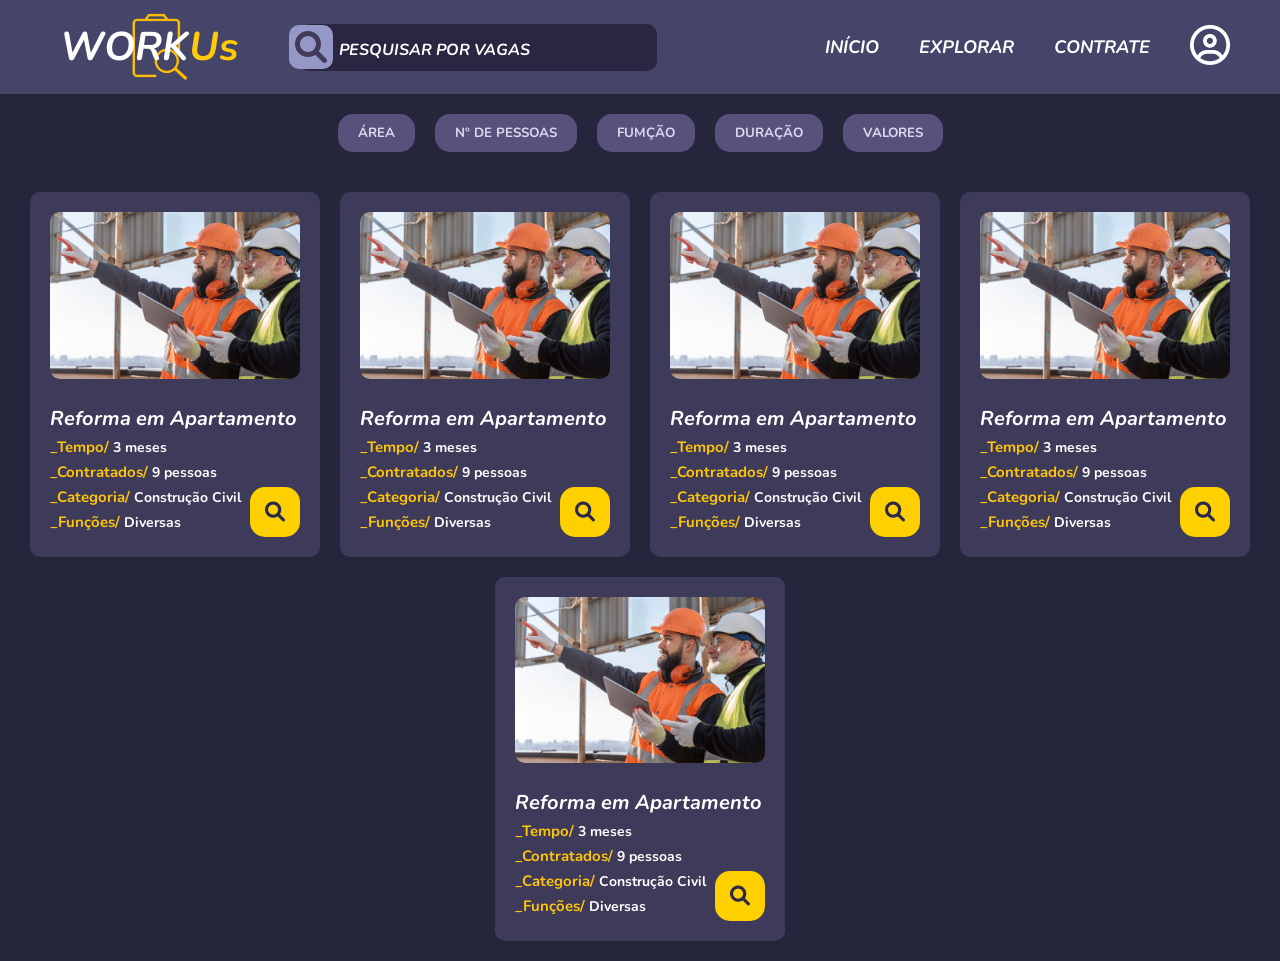
==== Co-WorkCommision/explorar.html @ eb8b7499 "Add files via upload" ====
<!DOCTYPE html>
<html lang="pt-BR">
<head>
    <meta charset="UTF-8">
    <meta name="viewport" content="width=device-width, initial-scale=1.0">
    <title>Explorar Serviços - WorkUs</title>
    <link rel="stylesheet" href="css/style.css">
    <link rel="stylesheet" href="https://cdnjs.cloudflare.com/ajax/libs/font-awesome/6.0.0-beta3/css/all.min.css">
</head>
<body>
    <header>
        <div class="logo">
            <img src="imagens/WLogo.png" alt="WorkUs Logo">
            <span class="work">WORK</span><span class="us">Us</span>
        </div>
        <div class="search-bar">
            <i class="fa-solid fa-magnifying-glass search-icon"></i>
            <input type="text" placeholder="PESQUISAR POR VAGAS">
        </div>
        
        <nav>
            <a href="inicio.html">Início</a>
            <a href="explorar.html" class="active">Explorar</a>
            <a href="contrate.html">Contrate</a>
        </nav>
        <div class="account-icon">
            <a href="MinhaConta.html">
                <i class="far fa-user-circle"></i>
            </a>
        </div>
    </header>

    <section class="explore-content">
        <div class="filters">
            <button>ÁREA</button>
            <button>Nº DE PESSOAS</button>
            <button>FUMÇÃO</button>
            <button>DURAÇÃO</button>
            <button>VALORES</button>
        </div>

        <div class="lista-projetos">
            <div class="project-card">
                <img src="imagens/trabalho.jpg" alt="Projeto">
                <div class="project-details">
                    <h3>Reforma em Apartamento</h3>
                    <p><strong>_Tempo/</strong> 3 meses</p>
                    <p><strong>_Contratados/</strong> 9 pessoas</p>
                    <p><strong>_Categoria/</strong> Construção Civil</p>
                    <p><strong>_Funções/</strong> Diversas</p>
                </div>
                <button class="details-btn">
                    <i class="fa-solid fa-search"></i>
                </button>
            </div>
            <div class="project-card">
                <img src="imagens/trabalho.jpg" alt="Projeto">
                <div class="project-details">
                    <h3>Reforma em Apartamento</h3>
                    <p><strong>_Tempo/</strong> 3 meses</p>
                    <p><strong>_Contratados/</strong> 9 pessoas</p>
                    <p><strong>_Categoria/</strong> Construção Civil</p>
                    <p><strong>_Funções/</strong> Diversas</p>
                </div>
                <button class="details-btn">
                    <i class="fa-solid fa-search"></i>
                </button>
            </div>
            <div class="project-card">
                <img src="imagens/trabalho.jpg" alt="Projeto">
                <div class="project-details">
                    <h3>Reforma em Apartamento</h3>
                    <p><strong>_Tempo/</strong> 3 meses</p>
                    <p><strong>_Contratados/</strong> 9 pessoas</p>
                    <p><strong>_Categoria/</strong> Construção Civil</p>
                    <p><strong>_Funções/</strong> Diversas</p>
                </div>
                <button class="details-btn">
                    <i class="fa-solid fa-search"></i>
                </button>
            </div>
            <div class="project-card">
                <img src="imagens/trabalho.jpg" alt="Projeto">
                <div class="project-details">
                    <h3>Reforma em Apartamento</h3>
                    <p><strong>_Tempo/</strong> 3 meses</p>
                    <p><strong>_Contratados/</strong> 9 pessoas</p>
                    <p><strong>_Categoria/</strong> Construção Civil</p>
                    <p><strong>_Funções/</strong> Diversas</p>
                </div>
                <button class="details-btn">
                    <i class="fa-solid fa-search"></i>
                </button>
            </div>
            <div class="project-card">
                <img src="imagens/trabalho.jpg" alt="Projeto">
                <div class="project-details">
                    <h3>Reforma em Apartamento</h3>
                    <p><strong>_Tempo/</strong> 3 meses</p>
                    <p><strong>_Contratados/</strong> 9 pessoas</p>
                    <p><strong>_Categoria/</strong> Construção Civil</p>
                    <p><strong>_Funções/</strong> Diversas</p>
                </div>
                <button class="details-btn">
                    <i class="fa-solid fa-search"></i>
                </button>
            </div>
            
        </div>
    </section>

    <script src="js/script.js"></script>
</body>
</html>
---- Co-WorkCommision/css/style.css ----
/*  Código fonte CSS */

@import url('https://fonts.googleapis.com/css2?family=Nunito:ital,wght@0,200..1000;1,200..1000&family=SUSE:wght@100..800&display=swap');

body {
    margin: 0;
    font-family: "Nunito", sans-serif;
    font-weight: bold; 
    background-color: #25253C; 
    color: #FFF;
}

header {
    display: flex;
    align-items: center;
    justify-content: space-between;
    padding: 10px 50px;
    background-color: #45456A;
    position: sticky;
    top: 0;
    z-index: 1000;
}

.logo {
    position: relative;
    display: flex;
    align-items: center;
    padding: 10px;
}

.logo img {
    position: absolute;
    left: 70px;
    top: 10;
    height: 100px;
    z-index: -1; 
}

.logo .text-container {
    position: relative;
    z-index: 1;
}

.work, .us {
    font-size: 40px;
    font-weight: bold;
    font-style: italic;
}

.work {
    color: white;
}

.us {
    color: rgb(255, 202, 8);
}

.search-bar {
    position: relative;
    width: 100%;
    left: 50px; 
    display: flex;
    align-items: center;
}

.search-bar input {
    width: 50%;
    padding: 15px 40px 10px 40px;
    border: none;
    outline: none;
    background-color: #2C2541;
    color: #ffffff;
    font-size: 16px;
    font-family: "Nunito", sans-serif;
    font-style: italic;
    font-weight: 700;
    border-radius: 10px;
}

.search-icon {
    position: absolute;
    left: -10px;
    font-size: 32px;
    padding: 6px; 
    color: #413A5A; 
    background-color: #9598c6;
    border-radius: 10px;
    cursor: pointer;
}

nav {
    font-family: "Nunito", sans-serif;
    font-style: italic;
    font-weight: 100px;
    border-radius: 30px;
    display: flex;
    align-items: center;
}

nav a {
    margin: 0 20px;
    color: #FFFFFF;
    text-decoration: none;
    font-weight: bold;
    font-size: 18px;
    text-transform: uppercase;
}

nav a:hover {
    color: #FFD700; 
}

.account-icon {
    margin-left: 20px;
}

.account-icon a {
    color: #fff; 
    text-decoration: none;
    font-size: 40px;
}

.account-icon a:hover {
    color: #FFD700;
}

.main-content {
    display: flex;
    justify-content: center;
    padding: 40px 20px;
}

.image-card {
    position: relative;
    width: 80%;
    max-width: 900px;
    border-radius: 15px;
    overflow: hidden;
    box-shadow: 0 4px 15px rgba(0, 0, 0, 0.3);
}

.image-card img {
    width: 100%;
    display: block;
    transition: transform 0.3s ease;
}

.image-card:hover img {
    transform: scale(1.05);
}


.carousel {
    position: relative;
    width: 80%;
    max-width: 900px;
    margin: 0 auto;
    overflow: hidden;
    border-radius: 15px;
    box-shadow: 0 4px 15px rgba(0, 0, 0, 0.3);
}

.carousel-inner {
    display: flex;
    width: 300%; 
    animation: scroll 30s linear infinite;
    transition: transform 0.5s ease; 
}

.carousel-inner.paused {
    animation: none;
}

.carousel-item {
    width: 33.33%; 
    box-sizing: border-box;
    flex-shrink: 0; 
    position: relative; 
}

.carousel-item img {
    width: 100%;
    display: block;
}

.overlay {
    position: absolute;
    bottom: 0;
    left: 0;
    right: 0;
    background: rgba(0, 0, 0, 0.6);
    padding: 25px;
    display: flex;
    align-items: center;
    justify-content: center;
    color: #FFF;
    text-align: center;
}

.text {
    max-width: 90%; 
}

@keyframes scroll {
    0% {
        transform: translateX(0);
    }
    100% {
        transform: translateX(-66.66%); 
    }
}

.overlay {
    position: absolute;
    bottom: 0;
    left: 0;
    right: 0;
    background: rgba(0, 0, 0, 0.6);
    padding: 25px;
    display: flex;
    align-items: center;
    justify-content: space-between;
}

.overlay .text {
    color: #FFF;
    font-size: 20px;
}

.overlay h2 {
    margin: 0;
    font-size: 28px;
    font-weight: bold;
}

.overlay p {
    font-family: "Nunito", sans-serif;
    margin: 10px 0 0;
    font-size: 20px;
    font-weight: 500;
    color: #FFD700;
}

.filters {
    display: flex;
    justify-content: center;
    margin: 20px 0;
}

.filters button {
    font-family: "Nunito", sans-serif;
    background-color: #57517c;
    border: none;
    color: #ddd8ee;
    padding: 10px 20px;
    margin: 0 10px;
    border-radius: 15px;
    cursor: pointer;
    font-weight: bold;
}

.filters button:hover {
    background-color: #514E73;
}

.lista-projetos {
    display: flex;
    justify-content: center;
    flex-wrap: wrap;
    gap: 20px;
    padding: 20px;
}

.project-card {
    background-color: #3E3A5A;
    border-radius: 10px;
    width: 250px;
    padding: 20px;
    position: relative;
    text-align: left;
}


.project-card img {
    width: 100%;
    border-radius: 10px;
}

.project-details {
    margin-top: 10px;
}

.project-details h3 {
    font-style: italic;
    font-size: 20px;
    margin-bottom: 5px;
}

.project-details strong {
    font-size: 15px;
    color: rgb(255, 197, 8);

}

.project-details p {
    margin: 5px 0;
    font-size: 14px;
    color: white;
    font-weight: bold;
}

.details-btn {
    background-color: #ffd000;
    border: none;
    color: #29284B;
    border-radius: 30%;
    width: 50px;
    height: 50px;
    position: absolute;
    bottom: 20px;
    right: 20px;
    display: flex;
    align-items: center;
    justify-content: center;
    cursor: pointer;
    font-size: 20px;
}

.details-btn i {
    color: #29284B;
}

.details-btn:hover {
    background-color: #F0E68C;
}

/* responsividade  */
@media (max-width: 768px) {
    header {
        flex-direction: column;
        align-items: center;
        padding: 20px;
    }

    .logo {
        padding: 0;
        margin-bottom: 10px;
    }

    .logo img {
        position: relative;
        left: 0;
        top: 0;
        height: 60px; 
        z-index: 0;
    }

    .work, .us {
        font-size: 30px;
    }

    .search-bar {
        width: 100%;
        margin: 15px 0;
        left: 0;
        padding: 0 15px; 
    }

    .search-bar input {
        width: 100%; 
        padding: 10px 15px;
    }

    nav {
        margin-top: 15px;
    }

    nav a {
        margin: 0 10px;
        font-size: 16px; 
    }

    .account-icon {
        margin-top: 10px;
    }


    .carousel {
        width: 100%; 
        max-width: none;
        border-radius: 0; 
    }

    .carousel-item {
        width: 100%; 
    }

    .overlay {
        padding: 15px; 
    }

    .overlay h2 {
        font-size: 24px; 
    }

    .overlay p {
        font-size: 16px;
    }

 
    .lista-projetos {
        flex-direction: column; 
        align-items: center; 
        padding: 10px; 
    }

    .project-card {
        width: 90%; 
        margin-bottom: 20px; 
    }

    .details-btn {
        bottom: 10px; 
        right: 10px; 
    }

    .filters {
        flex-wrap: wrap;
        justify-content: center;
    }

    .filters button {
        margin: 5px 5px;
    }
}

@media (max-width: 480px) {
    .work, .us {
        font-size: 24px; 
    }

    nav a {
        font-size: 14px;
    }

    .search-bar input {
        padding: 8px 10px; 
    }

    .account-icon a {
        font-size: 32px; 
    }

    .overlay h2 {
        font-size: 20px;
    }

    .overlay p {
        font-size: 14px; 
    }

    .details-btn {
        width: 40px; 
        height: 40px; 
    }

    .details-btn i {
        font-size: 18px; 
    }
}


.profile-section {
    display: flex;
    align-items: center;
    justify-content: flex-start;
    padding: 20px;
    background-color: #2C2541;
    border-radius: 15px;
    box-shadow: 0 4px 15px rgba(0, 0, 0, 0.3);
    gap: 40px;
}

.profile-title {
    color: #FFD700;
    font-family: "Nunito", sans-serif;
    font-size: 35px;
    font-weight: bold;
    margin-bottom: 50px;
}


.profile-photo {
    width: 150px;
    height: 150px;
    border-radius: 50%;
    object-fit: cover;
    border: 3px solid #FFD700;
    margin-bottom: 10px;
}

 
.change-photo-btn {
    background-color: #57517c;
    color: #FFFFFF;
    border: none;
    padding: 10px 20px;
    border-radius: 15px;
    cursor: pointer;
    font-weight: bold;
    margin-top: 10px;
}

.change-photo-btn:hover {
    background-color: #514E73;
}


.profile-info {
    display: flex;
    flex-direction: column;
    gap: 10px;
    align-items: flex-start; /
}
.profile-name {
    padding: 10px;
    font-size: 16px;
    border: 2px solid #FFD700;
    border-radius: 10px;
    outline: none;
    background-color: #3E3A5A;
    color: #FFFFFF;
    font-family: "Nunito", sans-serif;
    width: 250px; 
}

.profile-name, ::placeholder {
 color: white;
}

.profile-info, h1{
    font-size: 25px;
    padding-top: -15px;
}


.profile-dropdown {
    padding: 10px;
    font-size: 16px;
    border: 2px solid #FFD700;
    border-radius: 10px;
    outline: none;
    background-color: #3E3A5A;
    color: #FFFFFF;
    appearance: none;
    -webkit-appearance: none;
    font-family: "Nunito", sans-serif;
    cursor: pointer;
    width: 250px; 
}


.save-changes-btn {
    background-color: #FFD700;
    color: #29284B;
    border: none;
    padding: 10px;
    border-radius: 10px;
    cursor: pointer;
    font-size: 16px;
    display: flex;
    align-items: center;
    gap: 5px;
    font-family: "Nunito", sans-serif;
    font-weight: bold;
    margin-bottom: 10px; 
}

.save-changes-btn:hover {
    background-color: #F0E68C;
}


.settings-btn {
    background-color: #FFD700;
    color: #29284B;
    border: none;
    padding: 10px;
    border-radius: 10px;
    cursor: pointer;
    font-size: 16px;
    display: flex;
    align-items: center;
    gap: 5px;
    font-family: "Nunito", sans-serif;
    font-weight: bold;
}

.settings-btn:hover {
    background-color: #F0E68C;
}


.container {
    max-width: 900px;
    margin: 50px auto;
    background-color: #2C2A4A;
    border-radius: 8px;
    padding: 20px;
    box-shadow: 0 4px 12px rgba(0, 0, 0, 0.1);
}
.profile-header {
    display: flex;
    align-items: center;
    padding: 10px;
}
.profile-header img {
    border-radius: 50%;
    width: 100px;
    height: 100px;
    margin-right: 20px;
}
.profile-header h1 {
    margin: 0;
}
.profile-header .stars {
    display: flex;
    margin-left: auto;
}
.profile-header .stars i {
    size: 30px;
    color: #5e5183;
    margin-left: 5px;
}
.profile-header .stars i.filled {
    color: #7875af;
    size: 30px;
}
h2 {
    color: #DDD;
}
.profile-section {
    margin-top: 20px;
}
.profile-section ul {
    list-style-type: none;
    padding-left: 0;
}
.profile-section ul li {
    margin-bottom: 10px;
}
.icons {
    display: flex;
    margin-top: 20px;
}
.icons a {
    color: white;
    font-size: 50px;
    margin-right: 20px;
}


footer {
    background-color: #2E2D4F; /* Cor similar à predominante no header */
    color: #fff;
    padding: 40px 0;
    text-align: center;
  }
  
  .footer-container {
    display: flex;
    justify-content: space-around;
    flex-wrap: wrap;
    max-width: 1200px;
    margin: 0 auto;
  }
  
  .footer-section {
    flex: 1;
    min-width: 200px;
    margin: 20px;
  }
  
  .footer-section h3 {
    color: #FFC107;
    margin-bottom: 20px;
  }
  
  .footer-section ul {
    list-style-type: none;
    padding: 0;
  }
  
  .footer-section ul li {
    margin-bottom: 10px;
  }
  
  .footer-section ul li a {
    color: #fff;
    text-decoration: none;
    transition: color 0.3s;
  }
  
  .footer-section ul li a:hover {
    color: #FFC107;
  }
  
  .social-icons {
    display: flex;
    justify-content: center;
    gap: 15px;
  }
  
  .social-icons li {
    list-style: none;
  }
  
  .social-icons li a {
    font-size: 24px;
    color: #fff;
    transition: color 0.3s;
  }
  
  .social-icons li a:hover {
    color: #FFC107;
  }
  
  .footer-bottom {
    background-color: #1C1C2B;
    padding: 20px 0;
    margin-top: 20px;
  }
  
  .footer-bottom p {
    margin: 0;
    color: #fff;
  }
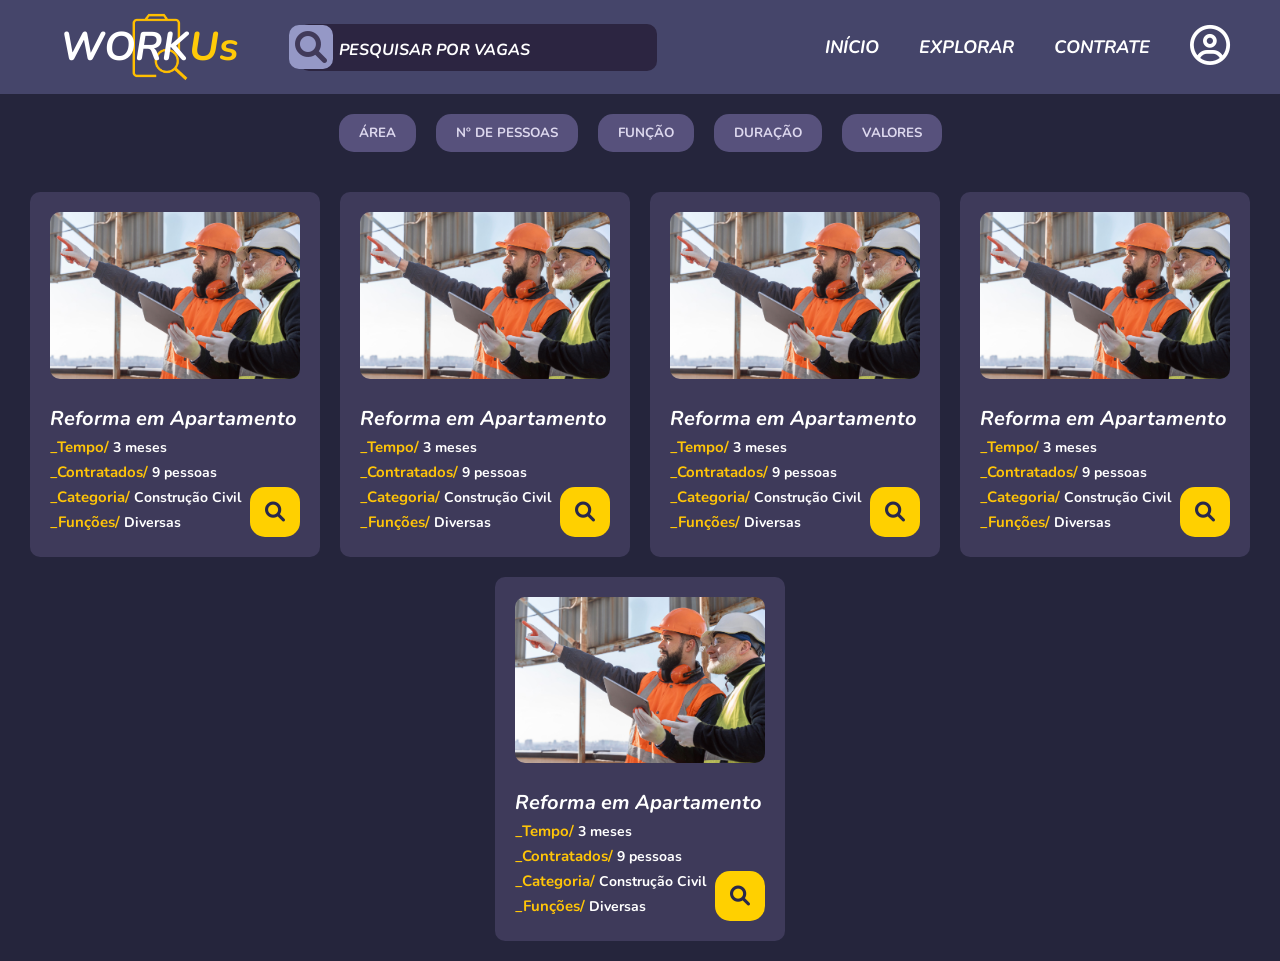
==== commit a0a98ca8: "Update explorar.html" ====
--- a/Co-WorkCommision/explorar.html
+++ b/Co-WorkCommision/explorar.html
@@ -34,7 +34,7 @@
         <div class="filters">
             <button>ÁREA</button>
             <button>Nº DE PESSOAS</button>
-            <button>FUMÇÃO</button>
+            <button>FUNÇÃO</button>
             <button>DURAÇÃO</button>
             <button>VALORES</button>
         </div>
